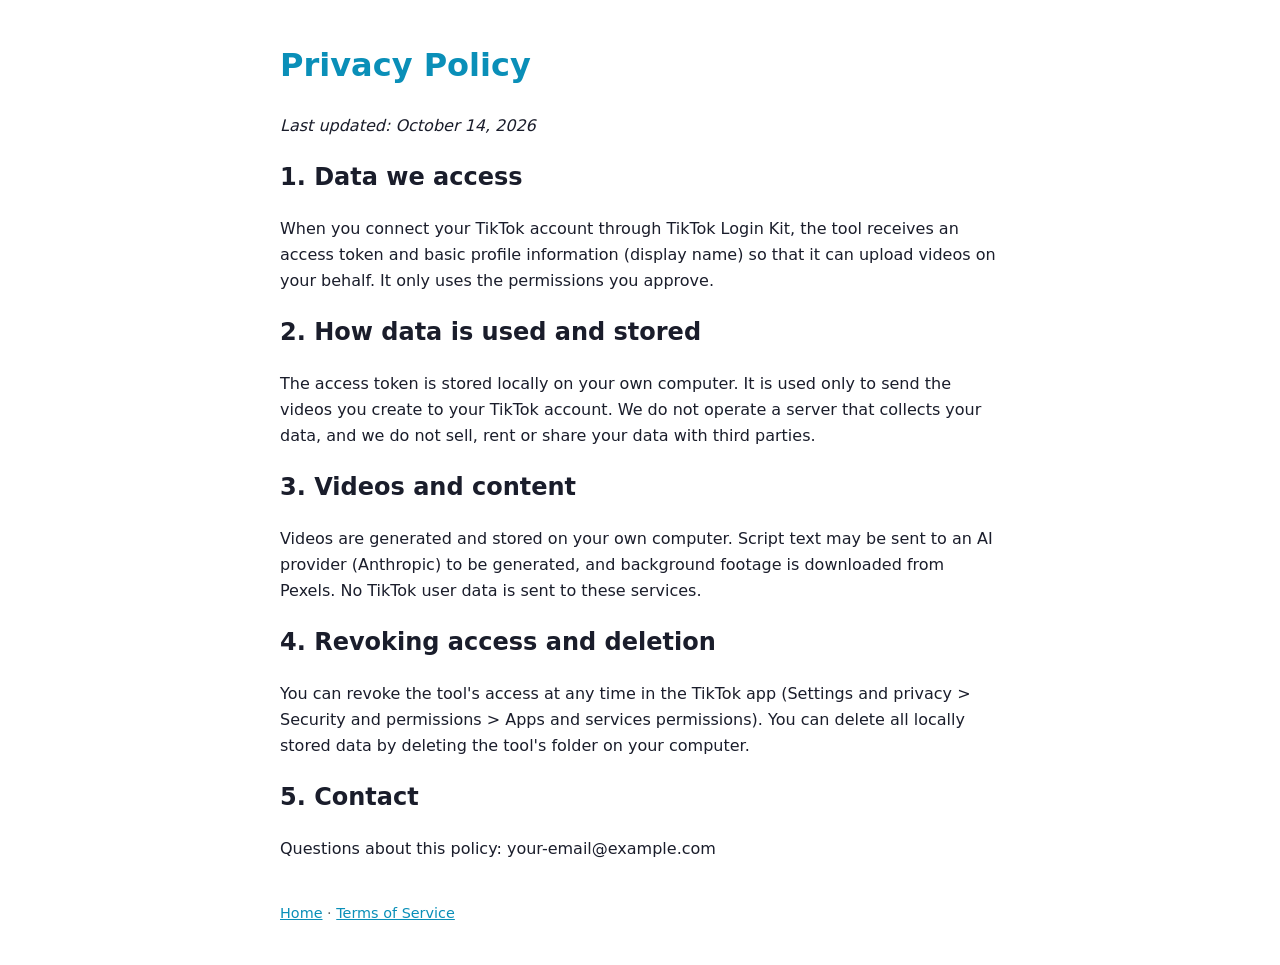
==== privacy.html @ 5852a693 "Add files via upload" ====
<!DOCTYPE html>
<html lang="en"><head><meta charset="utf-8"><meta name="viewport" content="width=device-width,initial-scale=1">
<title>Privacy Policy - TechEnBref</title><style>body{font-family:system-ui,-apple-system,Segoe UI,Roboto,sans-serif;max-width:720px;margin:40px auto;padding:0 20px;line-height:1.6;color:#1a1d2b}h1{color:#0a8fb8}a{color:#0a8fb8}footer{margin-top:40px;font-size:.9em;color:#666}</style></head><body>
<h1>Privacy Policy</h1>
<p><em>Last updated: October 14, 2026</em></p>
<h2>1. Data we access</h2>
<p>When you connect your TikTok account through TikTok Login Kit, the tool receives an access token and basic profile information (display name) so that it can upload videos on your behalf. It only uses the permissions you approve.</p>
<h2>2. How data is used and stored</h2>
<p>The access token is stored locally on your own computer. It is used only to send the videos you create to your TikTok account. We do not operate a server that collects your data, and we do not sell, rent or share your data with third parties.</p>
<h2>3. Videos and content</h2>
<p>Videos are generated and stored on your own computer. Script text may be sent to an AI provider (Anthropic) to be generated, and background footage is downloaded from Pexels. No TikTok user data is sent to these services.</p>
<h2>4. Revoking access and deletion</h2>
<p>You can revoke the tool's access at any time in the TikTok app (Settings and privacy > Security and permissions > Apps and services permissions). You can delete all locally stored data by deleting the tool's folder on your computer.</p>
<h2>5. Contact</h2>
<p>Questions about this policy: your-email@example.com</p>
<footer><a href="index.html">Home</a> · <a href="terms.html">Terms of Service</a></footer>
</body></html>
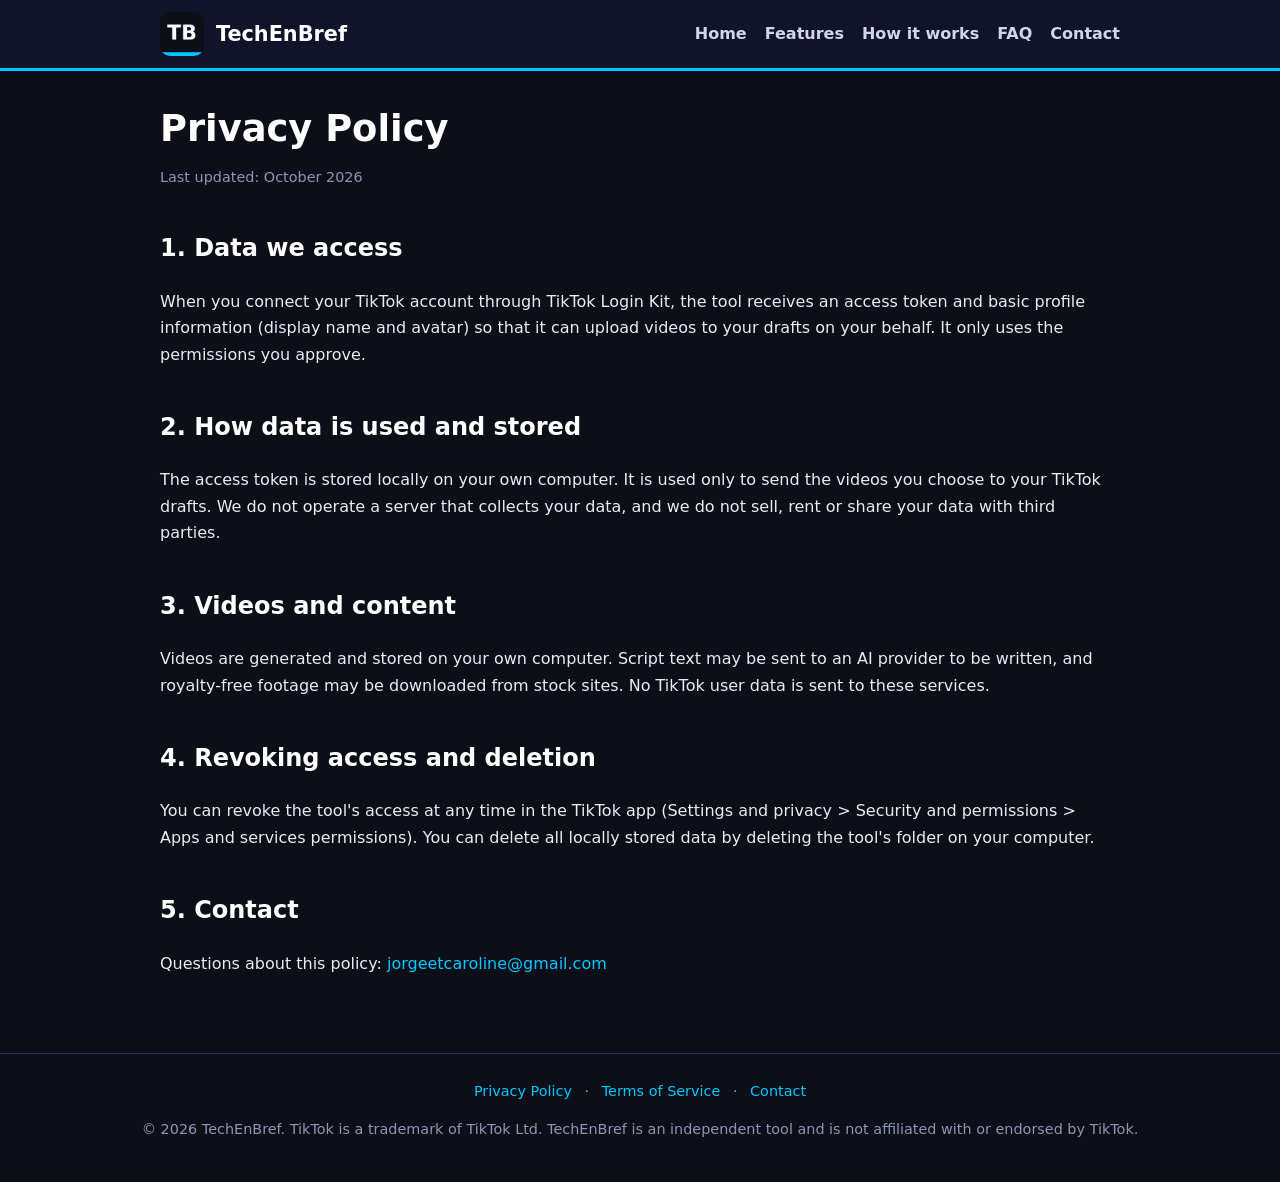
==== commit d199b9b7: "Add files via upload" ====
--- a/privacy.html
+++ b/privacy.html
@@ -1,17 +1,27 @@
 <!DOCTYPE html>
 <html lang="en"><head><meta charset="utf-8"><meta name="viewport" content="width=device-width,initial-scale=1">
-<title>Privacy Policy - TechEnBref</title><style>body{font-family:system-ui,-apple-system,Segoe UI,Roboto,sans-serif;max-width:720px;margin:40px auto;padding:0 20px;line-height:1.6;color:#1a1d2b}h1{color:#0a8fb8}a{color:#0a8fb8}footer{margin-top:40px;font-size:.9em;color:#666}</style></head><body>
+<title>Privacy Policy - TechEnBref</title>
+<meta name="description" content="TechEnBref is a desktop tool for creators to make short AI and tech tips videos and send them to their TikTok drafts.">
+<link rel="icon" type="image/png" href="logo-1024.png">
+<link rel="apple-touch-icon" href="logo-1024.png">
+<link rel="stylesheet" href="style.css"></head><body>
+<header><div class="bar"><a class="brand" href="index.html"><img src="logo-1024.png" alt="TechEnBref logo">TechEnBref</a><nav><a href="index.html">Home</a><a href="features.html">Features</a><a href="how-it-works.html">How it works</a><a href="faq.html">FAQ</a><a href="contact.html">Contact</a></nav></div></header>
+<main>
+
 <h1>Privacy Policy</h1>
-<p><em>Last updated: October 14, 2026</em></p>
+<p class="note">Last updated: October 2026</p>
 <h2>1. Data we access</h2>
-<p>When you connect your TikTok account through TikTok Login Kit, the tool receives an access token and basic profile information (display name) so that it can upload videos on your behalf. It only uses the permissions you approve.</p>
+<p>When you connect your TikTok account through TikTok Login Kit, the tool receives an access token and basic profile information (display name and avatar) so that it can upload videos to your drafts on your behalf. It only uses the permissions you approve.</p>
 <h2>2. How data is used and stored</h2>
-<p>The access token is stored locally on your own computer. It is used only to send the videos you create to your TikTok account. We do not operate a server that collects your data, and we do not sell, rent or share your data with third parties.</p>
+<p>The access token is stored locally on your own computer. It is used only to send the videos you choose to your TikTok drafts. We do not operate a server that collects your data, and we do not sell, rent or share your data with third parties.</p>
 <h2>3. Videos and content</h2>
-<p>Videos are generated and stored on your own computer. Script text may be sent to an AI provider (Anthropic) to be generated, and background footage is downloaded from Pexels. No TikTok user data is sent to these services.</p>
+<p>Videos are generated and stored on your own computer. Script text may be sent to an AI provider to be written, and royalty-free footage may be downloaded from stock sites. No TikTok user data is sent to these services.</p>
 <h2>4. Revoking access and deletion</h2>
-<p>You can revoke the tool's access at any time in the TikTok app (Settings and privacy > Security and permissions > Apps and services permissions). You can delete all locally stored data by deleting the tool's folder on your computer.</p>
+<p>You can revoke the tool's access at any time in the TikTok app (Settings and privacy &gt; Security and permissions &gt; Apps and services permissions). You can delete all locally stored data by deleting the tool's folder on your computer.</p>
 <h2>5. Contact</h2>
-<p>Questions about this policy: your-email@example.com</p>
-<footer><a href="index.html">Home</a> · <a href="terms.html">Terms of Service</a></footer>
+<p>Questions about this policy: <a href="mailto:jorgeetcaroline@gmail.com">jorgeetcaroline@gmail.com</a></p>
+
+</main>
+<footer><div><a href="privacy.html">Privacy Policy</a> · <a href="terms.html">Terms of Service</a> · <a href="contact.html">Contact</a></div>
+<p>&copy; 2026 TechEnBref. TikTok is a trademark of TikTok Ltd. TechEnBref is an independent tool and is not affiliated with or endorsed by TikTok.</p></footer>
 </body></html>
--- a/style.css
+++ b/style.css
@@ -0,0 +1,19 @@
+*{box-sizing:border-box}body{margin:0;font-family:system-ui,-apple-system,"Segoe UI",Roboto,sans-serif;background:#0c0e18;color:#e8ecf5;line-height:1.65}
+a{color:#00c8ff;text-decoration:none}a:hover{text-decoration:underline}
+header{background:#10142a;border-bottom:3px solid #00c8ff;position:sticky;top:0;z-index:5}
+.bar{max-width:1000px;margin:0 auto;padding:12px 20px;display:flex;align-items:center;justify-content:space-between;flex-wrap:wrap;gap:10px}
+.brand{display:flex;align-items:center;gap:12px;color:#fff;font-weight:800;font-size:1.3rem}.brand img{width:44px;height:44px;border-radius:10px}
+nav a{margin-left:18px;color:#cfd6ea;font-weight:600}nav a.on{color:#00c8ff}
+main{max-width:1000px;margin:0 auto;padding:36px 20px 60px}
+h1{font-size:2.3rem;line-height:1.2;margin:0 0 14px;color:#fff}h2{margin-top:40px;color:#fff}h3{margin:0 0 6px;color:#00c8ff}
+.hero{display:flex;gap:32px;align-items:center;flex-wrap:wrap;padding:20px 0 10px}.hero img{width:190px;height:190px;border-radius:32px;box-shadow:0 0 60px #00c8ff33}
+.hero p{font-size:1.15rem;color:#cfd6ea;max-width:560px}
+.btn{display:inline-block;background:#00c8ff;color:#0c0e18;font-weight:800;padding:12px 22px;border-radius:10px;margin:8px 10px 0 0}.btn:hover{text-decoration:none;opacity:.9}.btn.alt{background:transparent;color:#00c8ff;border:2px solid #00c8ff}
+.grid{display:grid;grid-template-columns:repeat(auto-fit,minmax(260px,1fr));gap:18px;margin-top:18px}
+.card{background:#151a33;border:1px solid #243058;border-radius:14px;padding:20px}.card p{margin:0;color:#cfd6ea}
+ol.steps{counter-reset:s;list-style:none;padding:0}ol.steps li{counter-increment:s;background:#151a33;border:1px solid #243058;border-radius:14px;padding:16px 18px 16px 64px;margin:14px 0;position:relative}
+ol.steps li:before{content:counter(s);position:absolute;left:16px;top:14px;width:36px;height:36px;border-radius:50%;background:#00c8ff;color:#0c0e18;font-weight:800;display:flex;align-items:center;justify-content:center}
+table{border-collapse:collapse;width:100%;margin-top:14px}th,td{border:1px solid #243058;padding:10px 12px;text-align:left}th{background:#151a33;color:#00c8ff}
+details{background:#151a33;border:1px solid #243058;border-radius:12px;padding:14px 18px;margin:12px 0}summary{cursor:pointer;font-weight:700;color:#fff}
+footer{border-top:1px solid #243058;padding:26px 20px;text-align:center;color:#8d97b5;font-size:.9rem}footer a{margin:0 8px}
+.note{color:#8d97b5;font-size:.9rem}
